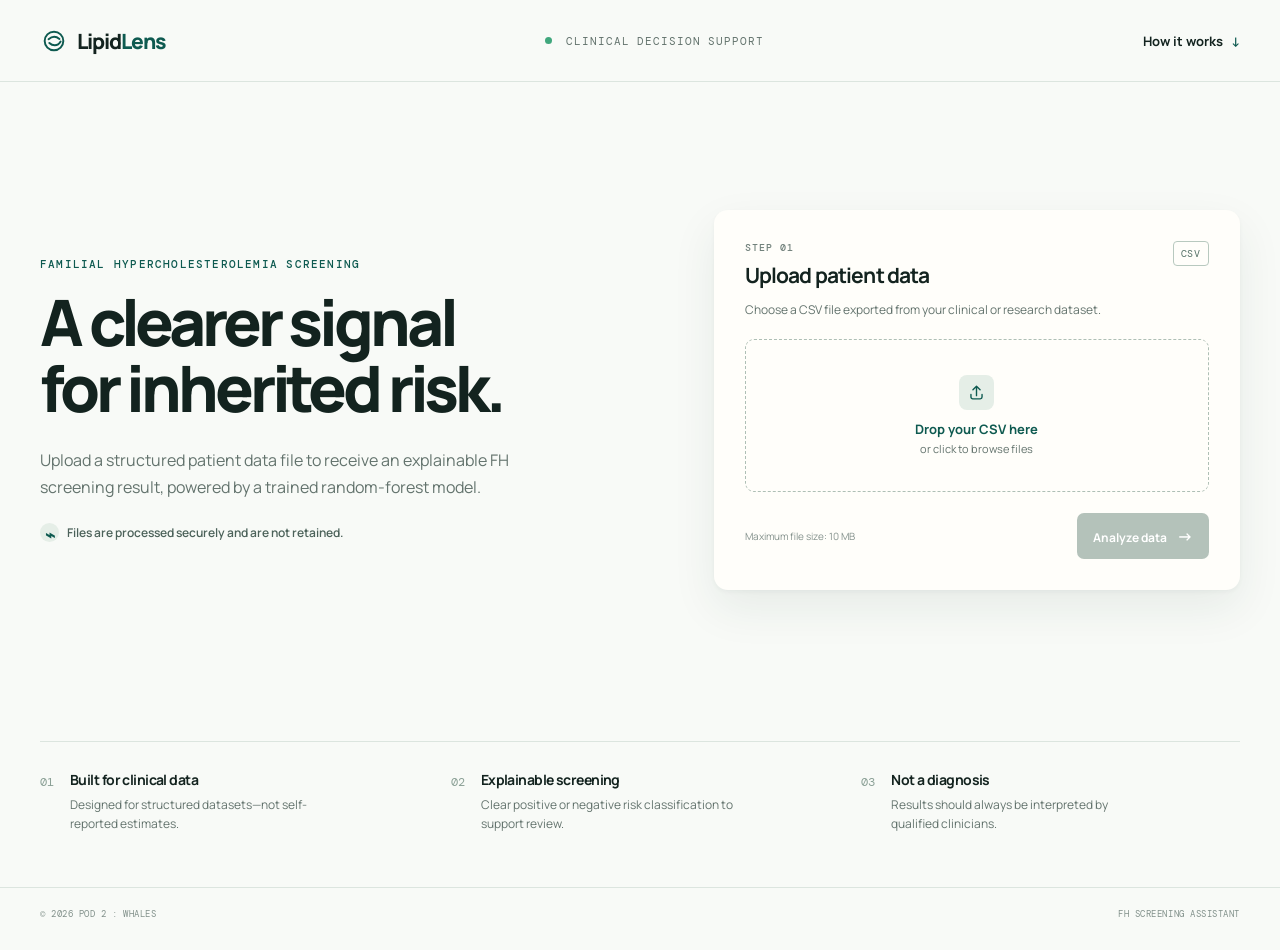
==== index.html @ 44d9cd5f "Frontend V1" ====
<!doctype html>
<html lang="en">
<head>
  <meta charset="UTF-8" />
  <meta name="viewport" content="width=device-width, initial-scale=1.0" />
  <meta name="description" content="A secure clinical screening interface for familial hypercholesterolemia." />
  <title>LipidLens | FH Screening</title>
  <link rel="preconnect" href="https://fonts.googleapis.com" />
  <link rel="preconnect" href="https://fonts.gstatic.com" crossorigin />
  <link href="https://fonts.googleapis.com/css2?family=DM+Mono:wght@400;500&family=Manrope:wght@400;500;600;700;800&display=swap" rel="stylesheet" />
  <link rel="stylesheet" href="styles.css" />
</head>
<body>
  <header class="site-header">
    <a class="brand" href="#top" aria-label="LipidLens home"><svg aria-hidden="true" viewBox="0 0 36 36" fill="none"><path d="M6 18c0-6.6 5.4-12 12-12s12 5.4 12 12-5.4 12-12 12S6 24.6 6 18Z" stroke="currentColor" stroke-width="2.5"/><path d="M12 20.5c2.2 2 4.5 3 7 3 3.2 0 5.7-1.6 7.5-4.8M11 15.6c2.4-2 4.8-3.1 7.2-3.1 2.3 0 4.5.9 6.8 2.8" stroke="currentColor" stroke-width="2.5" stroke-linecap="round"/></svg><span>Lipid<span>Lens</span></span></a>
    <span class="header-note"><i></i> Clinical decision support</span>
    <a class="help-link" href="#how-it-works">How it works <span aria-hidden="true">↓</span></a>
  </header>
  <main id="top">
    <section class="hero" aria-labelledby="hero-title">
      <div class="hero-copy">
        <p class="eyebrow">Familial hypercholesterolemia screening</p>
        <h1 id="hero-title">A clearer signal<br />for inherited risk.</h1>
        <p class="intro">Upload a structured patient data file to receive an explainable FH screening result, powered by a trained random-forest model.</p>
        <div class="privacy-line"><span class="lock" aria-hidden="true">⌁</span> Files are processed securely and are not retained.</div>
      </div>
      <section class="screening-card" aria-labelledby="upload-title">
        <div class="card-heading"><div><p class="step-label">Step 01</p><h2 id="upload-title">Upload patient data</h2></div><span class="file-badge">CSV</span></div>
        <p class="card-description">Choose a CSV file exported from your clinical or research dataset.</p>
        <label class="drop-zone" id="drop-zone" for="file-input">
          <input id="file-input" type="file" accept=".csv,text/csv" />
          <span class="upload-icon" aria-hidden="true"><svg viewBox="0 0 24 24" fill="none"><path d="M12 16V4m0 0L7.5 8.5M12 4l4.5 4.5M5 14.5v3.25A2.25 2.25 0 0 0 7.25 20h9.5A2.25 2.25 0 0 0 19 17.75V14.5" stroke="currentColor" stroke-width="1.75" stroke-linecap="round" stroke-linejoin="round"/></svg></span>
          <span class="drop-copy"><strong>Drop your CSV here</strong><span>or click to browse files</span></span>
        </label>
        <div class="file-selected" id="file-selected" hidden><span class="document-icon" aria-hidden="true">▤</span><span class="file-name" id="file-name"></span><button type="button" id="remove-file" aria-label="Remove selected file">×</button></div>
        <div class="card-footer"><span>Maximum file size: 10 MB</span><button class="analyze-button" id="analyze-button" type="button" disabled>Analyze data <span>→</span></button></div>
      </section>
    </section>
    <section class="result-panel" id="result-panel" aria-live="polite" hidden><div class="result-label">Screening result</div><div><strong>Analysis ready</strong><p>Your file has been validated and is ready for model inference.</p></div><button type="button" id="new-screening">Upload another file</button></section>
    <section class="confidence-strip" id="how-it-works" aria-label="About the screening tool">
      <article><span class="number">01</span><div><h2>Built for clinical data</h2><p>Designed for structured datasets—not self-reported estimates.</p></div></article>
      <article><span class="number">02</span><div><h2>Explainable screening</h2><p>Clear positive or negative risk classification to support review.</p></div></article>
      <article><span class="number">03</span><div><h2>Not a diagnosis</h2><p>Results should always be interpreted by qualified clinicians.</p></div></article>
    </section>
  </main>
  <footer><span>© 2026 POD 2 : Whales</span><span>FH screening assistant</span></footer>
  <script src="script.js"></script>
</body>
</html>
---- styles.css ----
:root { --ink:#13231f; --muted:#63736d; --line:#dce5df; --canvas:#f8faf7; --sage:#e5eee7; --teal:#0e5a50; --card:#fffefa; }
* { box-sizing:border-box; }
html { scroll-behavior:smooth; }
body { margin:0; background:var(--canvas); color:var(--ink); font-family:Manrope,Arial,sans-serif; }
.site-header { height:82px; display:flex; align-items:center; justify-content:space-between; max-width:1280px; padding:0 40px; margin:auto; border-bottom:1px solid var(--line); }
.brand { display:flex; align-items:center; gap:9px; color:var(--ink); text-decoration:none; font-size:21px; font-weight:800; letter-spacing:-1px; }
.brand svg { width:28px; color:var(--teal); }.brand span span { color:var(--teal); }
.header-note { font-family:"DM Mono",monospace; font-size:11px; text-transform:uppercase; letter-spacing:.08em; color:var(--muted); }
.header-note i { display:inline-block; height:7px; width:7px; border-radius:50%; background:#40a77d; margin:0 7px 1px 0; }
.help-link { color:var(--ink); text-decoration:none; font-size:13px; font-weight:700; }.help-link span { color:var(--teal); padding-left:5px; }
main { max-width:1280px; margin:auto; padding:80px 40px 54px; }
.hero { display:grid; grid-template-columns:minmax(0,.95fr) minmax(440px,.86fr); align-items:center; gap:92px; min-height:475px; }
.eyebrow,.step-label,.result-label { font-family:"DM Mono",monospace; text-transform:uppercase; letter-spacing:.11em; font-size:11px; color:var(--teal); font-weight:500; }
.eyebrow { margin:0 0 18px; }
h1 { font-size:clamp(43px,5vw,67px); letter-spacing:-.065em; line-height:1.035; margin:0; font-weight:800; }
.intro { color:var(--muted); font-size:16px; line-height:1.7; max-width:490px; margin:25px 0 22px; }
.privacy-line { display:flex; align-items:center; gap:8px; color:#4c625a; font-size:12px; font-weight:600; }.lock { display:grid; place-items:center; width:19px; height:19px; color:var(--teal); background:var(--sage); border-radius:50%; font-size:17px; }
.screening-card { background:var(--card); box-shadow:0 18px 45px rgba(23,59,46,.08),0 2px 4px rgba(23,59,46,.04); border-radius:14px; padding:31px; }
.card-heading { display:flex; justify-content:space-between; align-items:flex-start; }.step-label { margin:0 0 7px; color:#71817b; font-size:10px; }
h2 { margin:0; letter-spacing:-.04em; font-size:21px; }.file-badge { border:1px solid #b8c9bf; color:#557167; font-family:"DM Mono",monospace; font-size:10px; letter-spacing:.08em; border-radius:4px; padding:5px 7px; }
.card-description { margin:12px 0 21px; font-size:12px; color:var(--muted); }
.drop-zone { border:1.5px dashed #aebfb5; border-radius:9px; min-height:153px; display:flex; flex-direction:column; justify-content:center; align-items:center; cursor:pointer; color:var(--teal); transition:.18s ease; }
.drop-zone:hover,.drop-zone.dragging { background:#f3f9f4; border-color:var(--teal); }.drop-zone input { position:absolute; inline-size:1px; block-size:1px; opacity:0; }
.upload-icon { height:35px; width:35px; display:grid; place-items:center; background:var(--sage); border-radius:8px; margin-bottom:10px; }.upload-icon svg { width:19px; }
.drop-copy { display:flex; flex-direction:column; align-items:center; gap:3px; }.drop-copy strong { font-size:13px; }.drop-copy span { font-size:11px; color:var(--muted); }
.file-selected { border:1px solid #b7d8c6; background:#f4fbf6; border-radius:8px; min-height:53px; align-items:center; gap:10px; padding:0 13px; margin-top:12px; color:var(--teal); }.document-icon { font-size:19px; }.file-name { font-size:12px; font-weight:700; color:#36564b; overflow:hidden; white-space:nowrap; text-overflow:ellipsis; }.file-selected button { margin-left:auto; border:0; background:transparent; color:#557167; font-size:21px; cursor:pointer; }
.card-footer { margin-top:21px; display:flex; align-items:center; justify-content:space-between; font-size:10px; color:#84918c; }
.analyze-button { border:0; border-radius:7px; background:var(--teal); color:white; padding:12px 16px; font-family:inherit; font-size:12px; font-weight:700; cursor:pointer; transition:.18s ease; }.analyze-button:disabled { background:#b4c2ba; cursor:not-allowed; }.analyze-button:not(:disabled):hover { background:#073f38; transform:translateY(-1px); }.analyze-button span { font-size:16px; margin-left:8px; }
.result-panel { background:#e6f3eb; border:1px solid #bfddcc; border-radius:12px; max-width:710px; margin:46px auto 0; padding:20px 23px; align-items:center; gap:23px; }.result-panel[hidden] { display:none; }.result-panel:not([hidden]) { display:flex; }.result-label { color:#237253; font-size:10px; }.result-panel strong { font-size:15px; }.result-panel p { color:#527066; font-size:12px; margin:4px 0 0; }.result-panel button { margin-left:auto; white-space:nowrap; color:var(--teal); background:transparent; border:0; font-family:inherit; font-size:12px; font-weight:800; cursor:pointer; }
.confidence-strip { display:grid; grid-template-columns:repeat(3,1fr); margin-top:104px; padding-top:28px; border-top:1px solid var(--line); gap:32px; }.confidence-strip article { display:flex; gap:16px; }.number { color:#8ba096; font-family:"DM Mono",monospace; font-size:12px; padding-top:4px; }.confidence-strip h2 { font-size:14px; }.confidence-strip p { font-size:12px; line-height:1.55; color:var(--muted); max-width:255px; margin:7px 0 0; }
footer { max-width:1280px; margin:auto; padding:20px 40px 30px; border-top:1px solid var(--line); display:flex; justify-content:space-between; color:#82918b; font-family:"DM Mono",monospace; text-transform:uppercase; letter-spacing:.06em; font-size:9px; }
@media (max-width:800px) { .site-header { padding:0 22px; height:68px; }.header-note { display:none; }main { padding:55px 22px 40px; }.hero { grid-template-columns:1fr; gap:45px; }.screening-card { padding:24px; }.confidence-strip { grid-template-columns:1fr; margin-top:65px; gap:23px; }footer { padding:20px 22px 27px; }.result-panel:not([hidden]) { align-items:flex-start; flex-wrap:wrap; }.result-panel button { margin-left:0; } }
@media (max-width:420px) { h1 { font-size:42px; }.card-footer { align-items:flex-start; gap:17px; flex-direction:column; }.analyze-button { width:100%; }.help-link { font-size:11px; } }
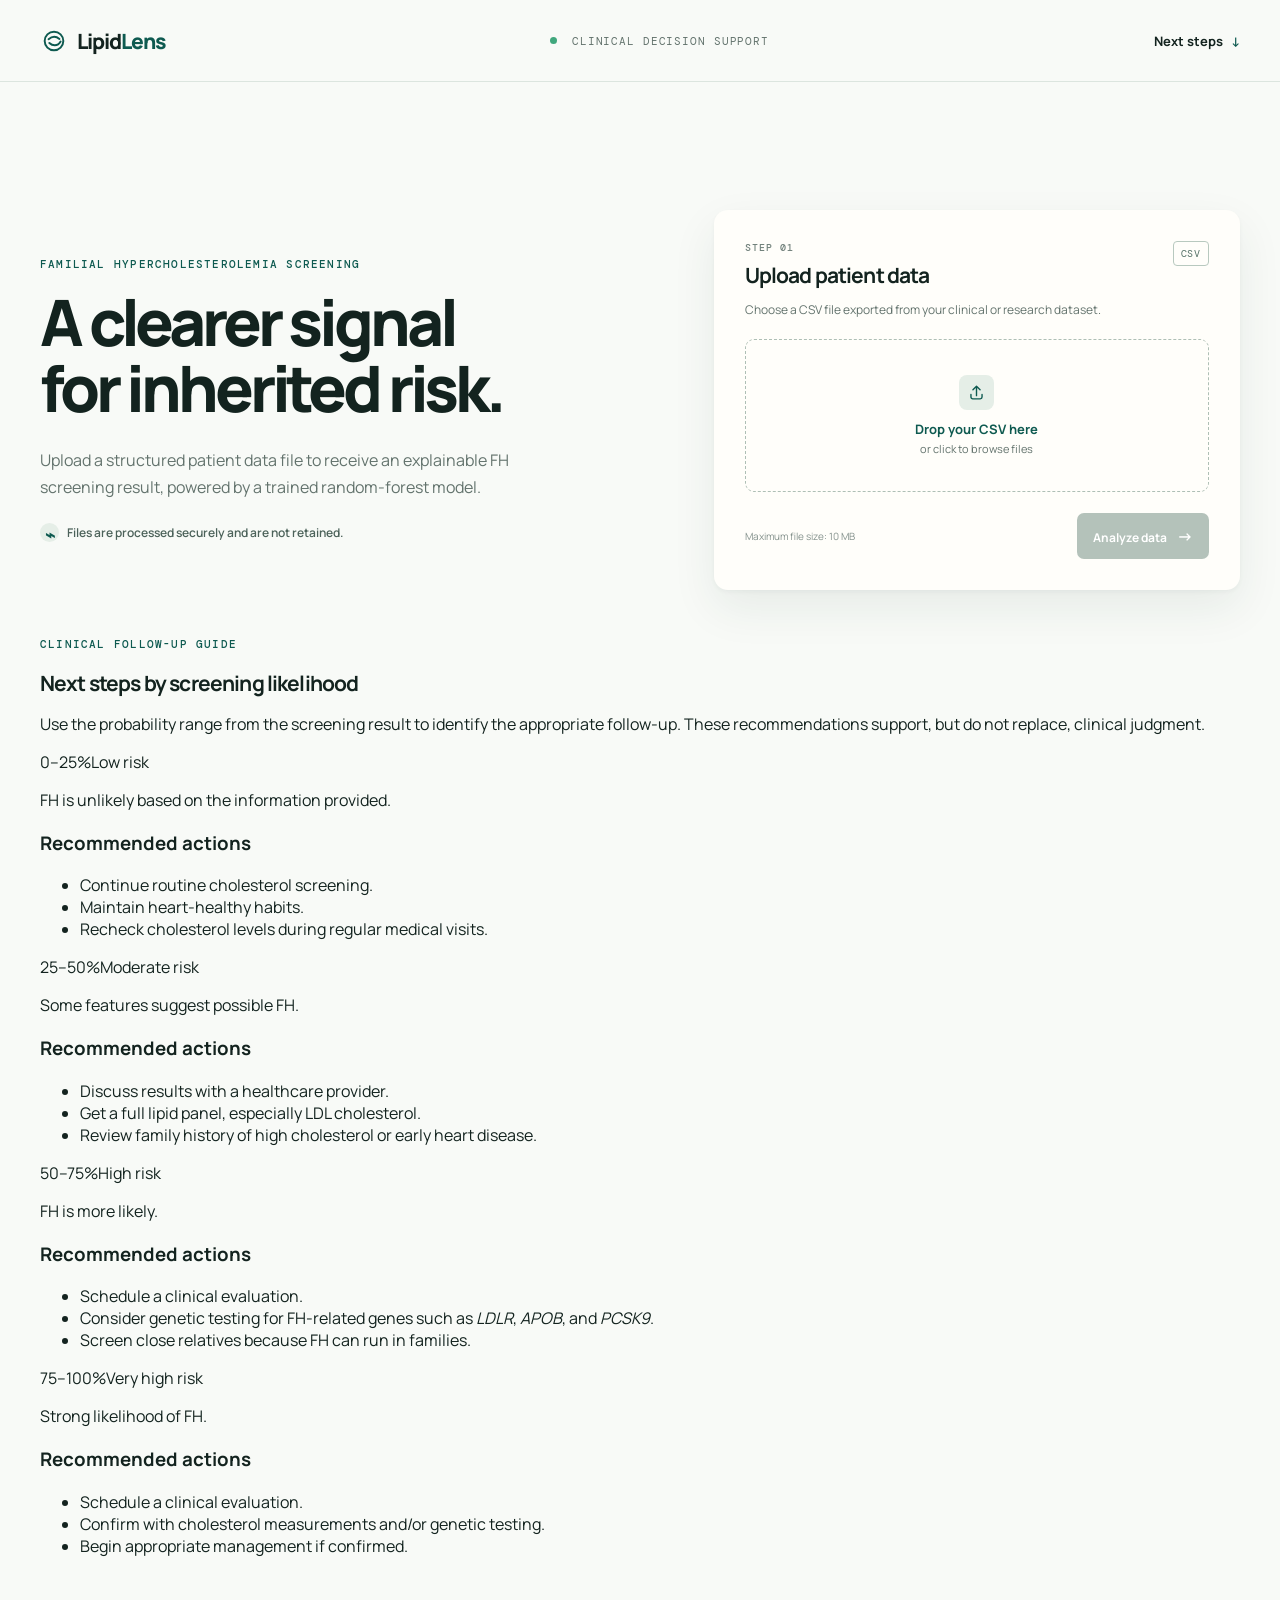
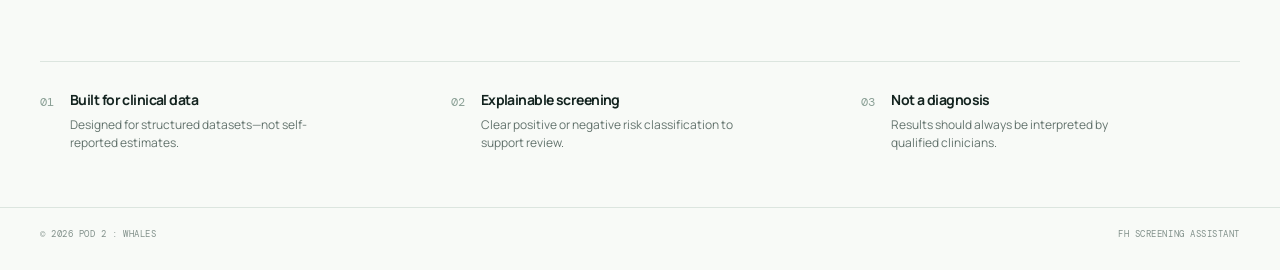
==== commit aededb9f: "Update index.html" ====
--- a/index.html
+++ b/index.html
@@ -14,7 +14,7 @@
   <header class="site-header">
     <a class="brand" href="#top" aria-label="LipidLens home"><svg aria-hidden="true" viewBox="0 0 36 36" fill="none"><path d="M6 18c0-6.6 5.4-12 12-12s12 5.4 12 12-5.4 12-12 12S6 24.6 6 18Z" stroke="currentColor" stroke-width="2.5"/><path d="M12 20.5c2.2 2 4.5 3 7 3 3.2 0 5.7-1.6 7.5-4.8M11 15.6c2.4-2 4.8-3.1 7.2-3.1 2.3 0 4.5.9 6.8 2.8" stroke="currentColor" stroke-width="2.5" stroke-linecap="round"/></svg><span>Lipid<span>Lens</span></span></a>
     <span class="header-note"><i></i> Clinical decision support</span>
-    <a class="help-link" href="#how-it-works">How it works <span aria-hidden="true">↓</span></a>
+    <a class="help-link" href="#next-steps">Next steps <span aria-hidden="true">↓</span></a>
   </header>
   <main id="top">
     <section class="hero" aria-labelledby="hero-title">
@@ -37,6 +37,57 @@
       </section>
     </section>
     <section class="result-panel" id="result-panel" aria-live="polite" hidden><div class="result-label">Screening result</div><div><strong>Analysis ready</strong><p>Your file has been validated and is ready for model inference.</p></div><button type="button" id="new-screening">Upload another file</button></section>
+    <section class="next-steps" id="next-steps" aria-labelledby="next-steps-title">
+      <div class="section-heading">
+        <div>
+          <p class="eyebrow">Clinical follow-up guide</p>
+          <h2 id="next-steps-title">Next steps by screening likelihood</h2>
+        </div>
+        <p>Use the probability range from the screening result to identify the appropriate follow-up. These recommendations support, but do not replace, clinical judgment.</p>
+      </div>
+      <div class="risk-grid">
+        <article class="risk-card low-risk">
+          <div class="risk-card-heading"><span class="risk-range">0–25%</span><span class="risk-level">Low risk</span></div>
+          <p class="risk-interpretation">FH is unlikely based on the information provided.</p>
+          <h3>Recommended actions</h3>
+          <ul>
+            <li>Continue routine cholesterol screening.</li>
+            <li>Maintain heart-healthy habits.</li>
+            <li>Recheck cholesterol levels during regular medical visits.</li>
+          </ul>
+        </article>
+        <article class="risk-card moderate-risk">
+          <div class="risk-card-heading"><span class="risk-range">25–50%</span><span class="risk-level">Moderate risk</span></div>
+          <p class="risk-interpretation">Some features suggest possible FH.</p>
+          <h3>Recommended actions</h3>
+          <ul>
+            <li>Discuss results with a healthcare provider.</li>
+            <li>Get a full lipid panel, especially LDL cholesterol.</li>
+            <li>Review family history of high cholesterol or early heart disease.</li>
+          </ul>
+        </article>
+        <article class="risk-card high-risk">
+          <div class="risk-card-heading"><span class="risk-range">50–75%</span><span class="risk-level">High risk</span></div>
+          <p class="risk-interpretation">FH is more likely.</p>
+          <h3>Recommended actions</h3>
+          <ul>
+            <li>Schedule a clinical evaluation.</li>
+            <li>Consider genetic testing for FH-related genes such as <em>LDLR</em>, <em>APOB</em>, and <em>PCSK9</em>.</li>
+            <li>Screen close relatives because FH can run in families.</li>
+          </ul>
+        </article>
+        <article class="risk-card very-high-risk">
+          <div class="risk-card-heading"><span class="risk-range">75–100%</span><span class="risk-level">Very high risk</span></div>
+          <p class="risk-interpretation">Strong likelihood of FH.</p>
+          <h3>Recommended actions</h3>
+          <ul>
+            <li>Schedule a clinical evaluation.</li>
+            <li>Confirm with cholesterol measurements and/or genetic testing.</li>
+            <li>Begin appropriate management if confirmed.</li>
+          </ul>
+        </article>
+      </div>
+    </section>
     <section class="confidence-strip" id="how-it-works" aria-label="About the screening tool">
       <article><span class="number">01</span><div><h2>Built for clinical data</h2><p>Designed for structured datasets—not self-reported estimates.</p></div></article>
       <article><span class="number">02</span><div><h2>Explainable screening</h2><p>Clear positive or negative risk classification to support review.</p></div></article>
